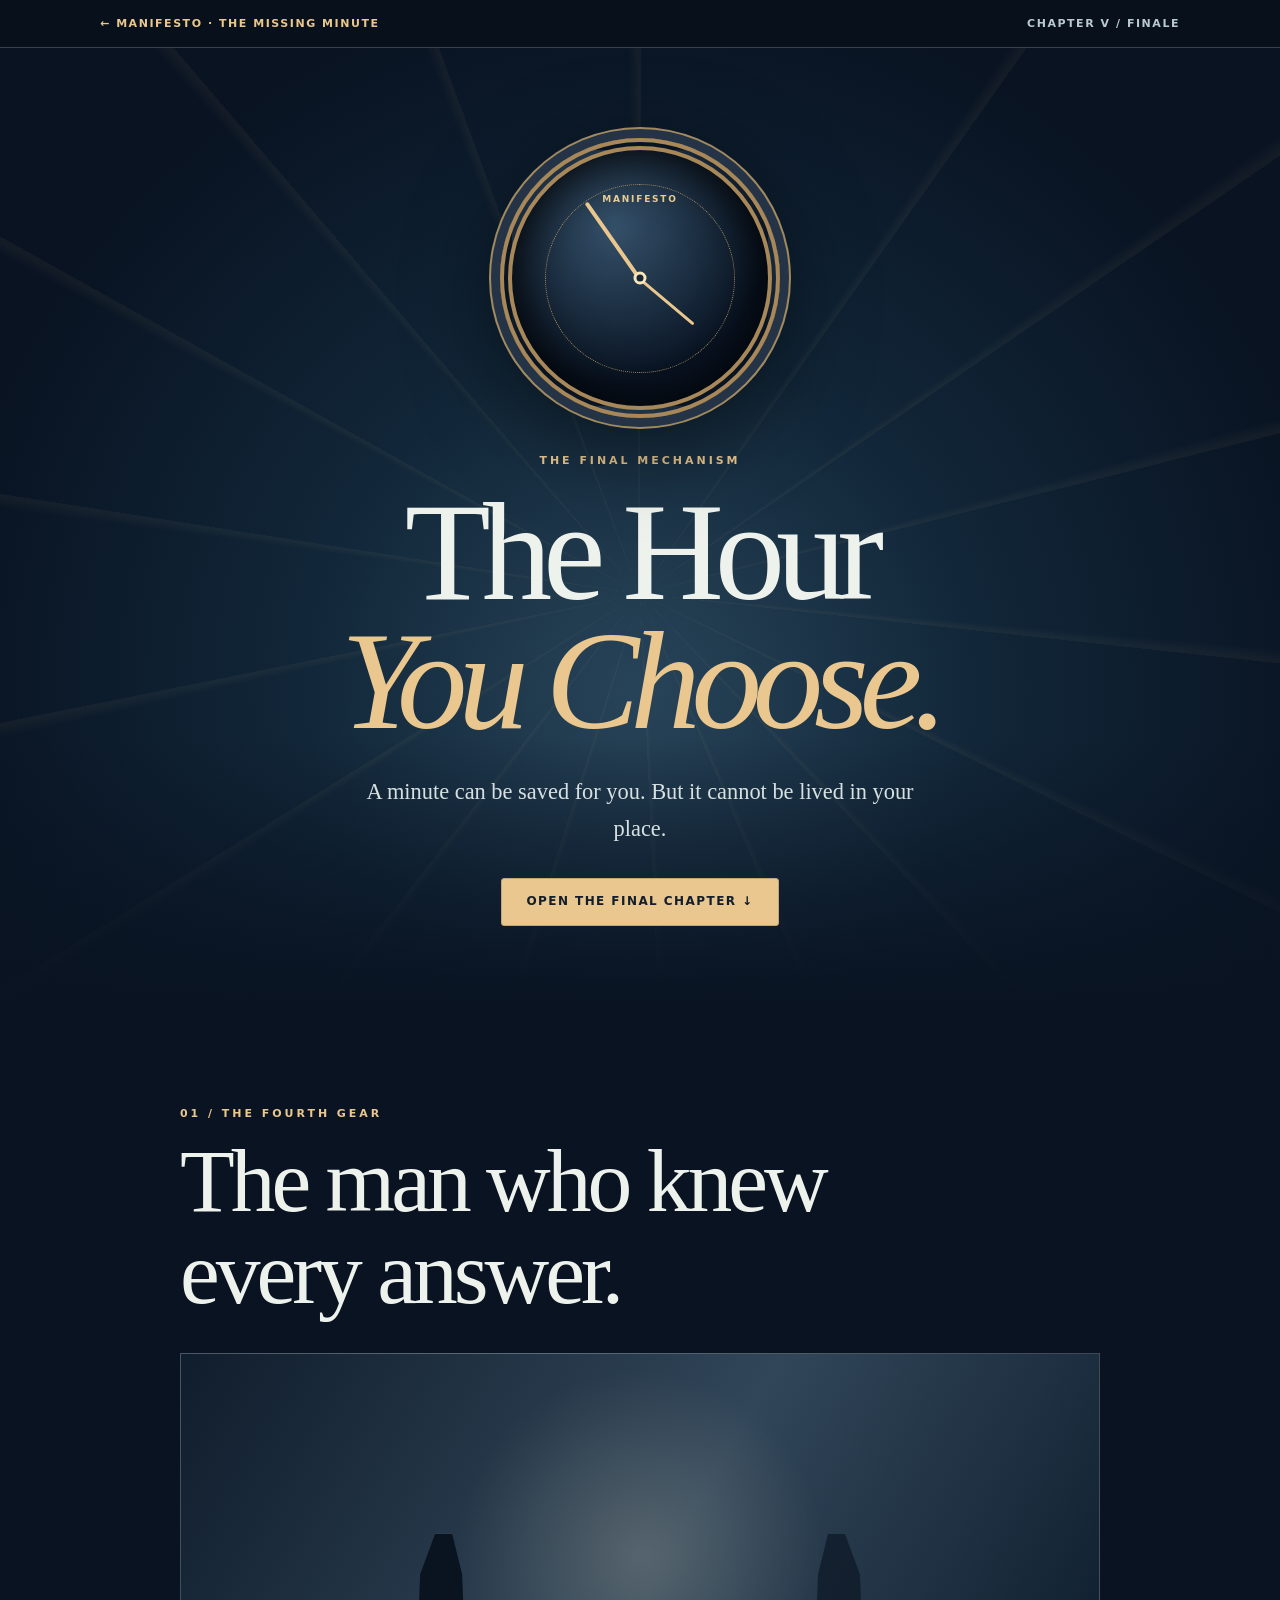
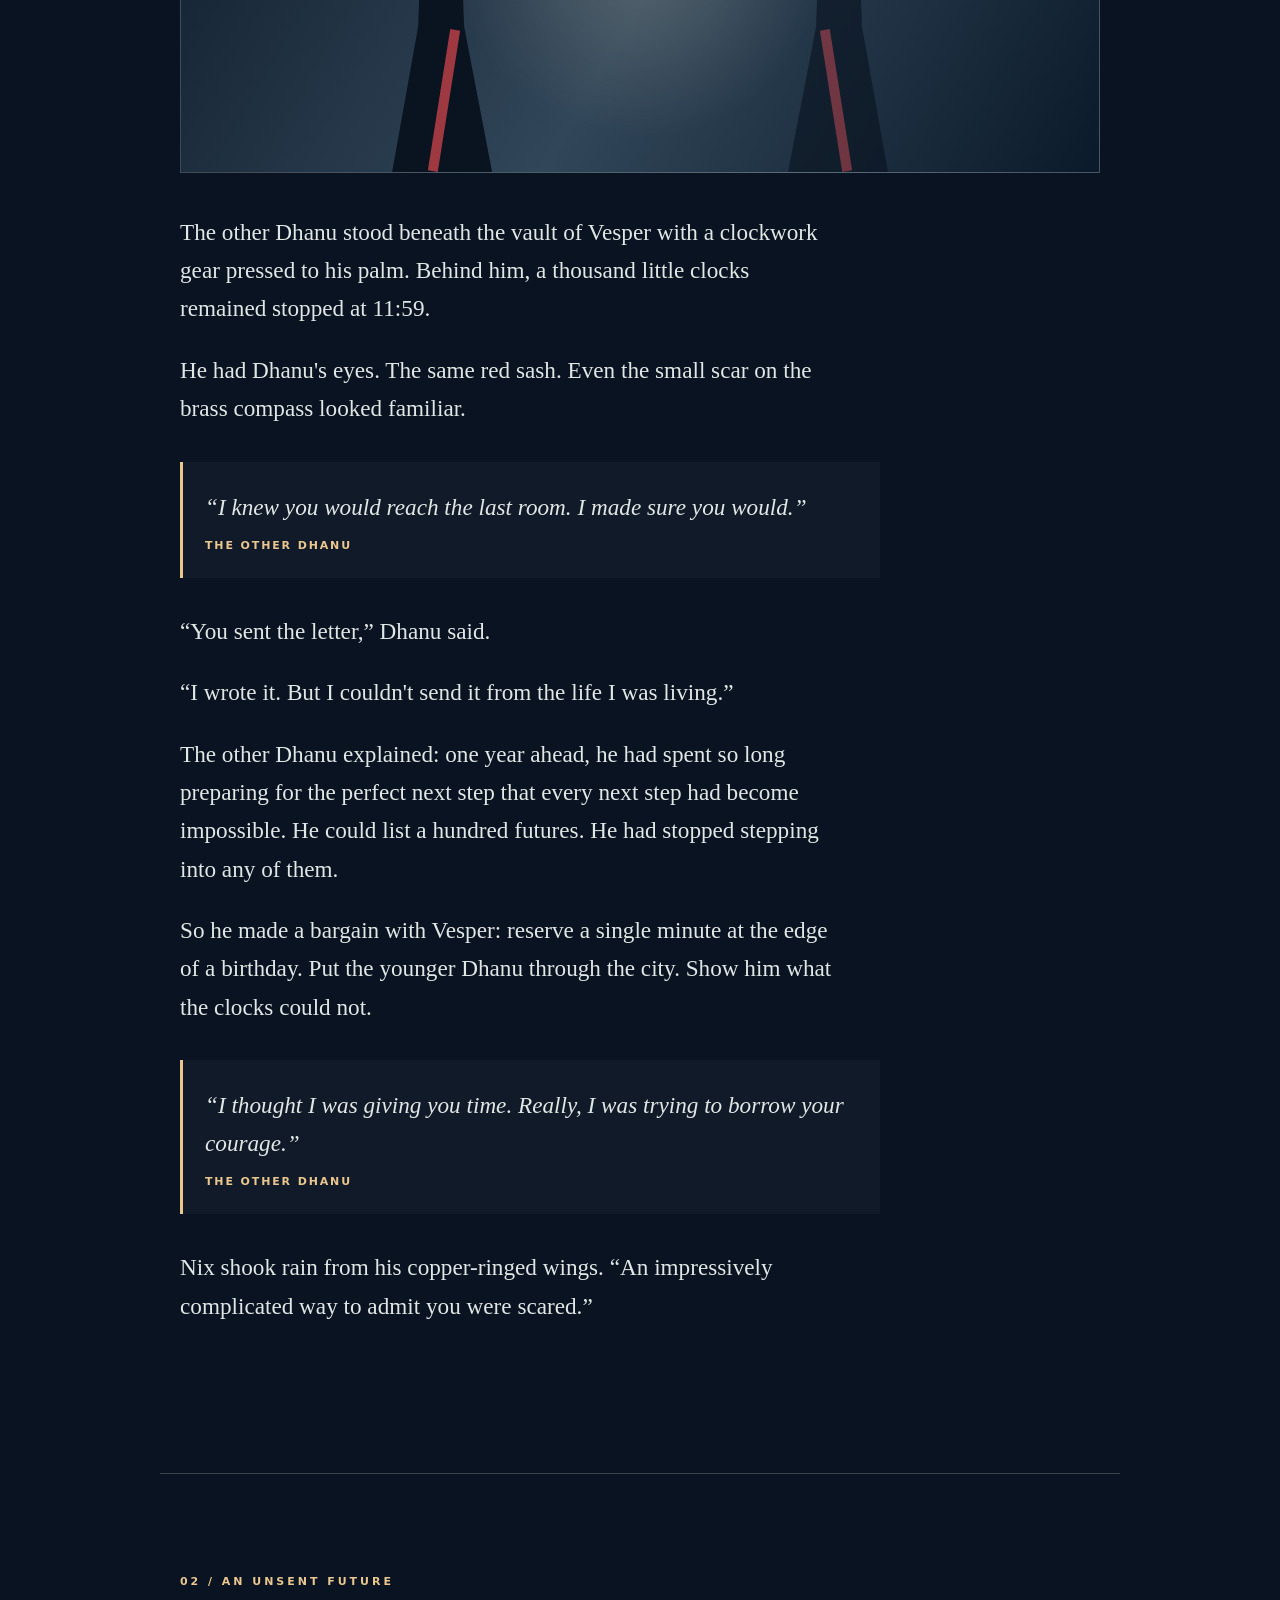
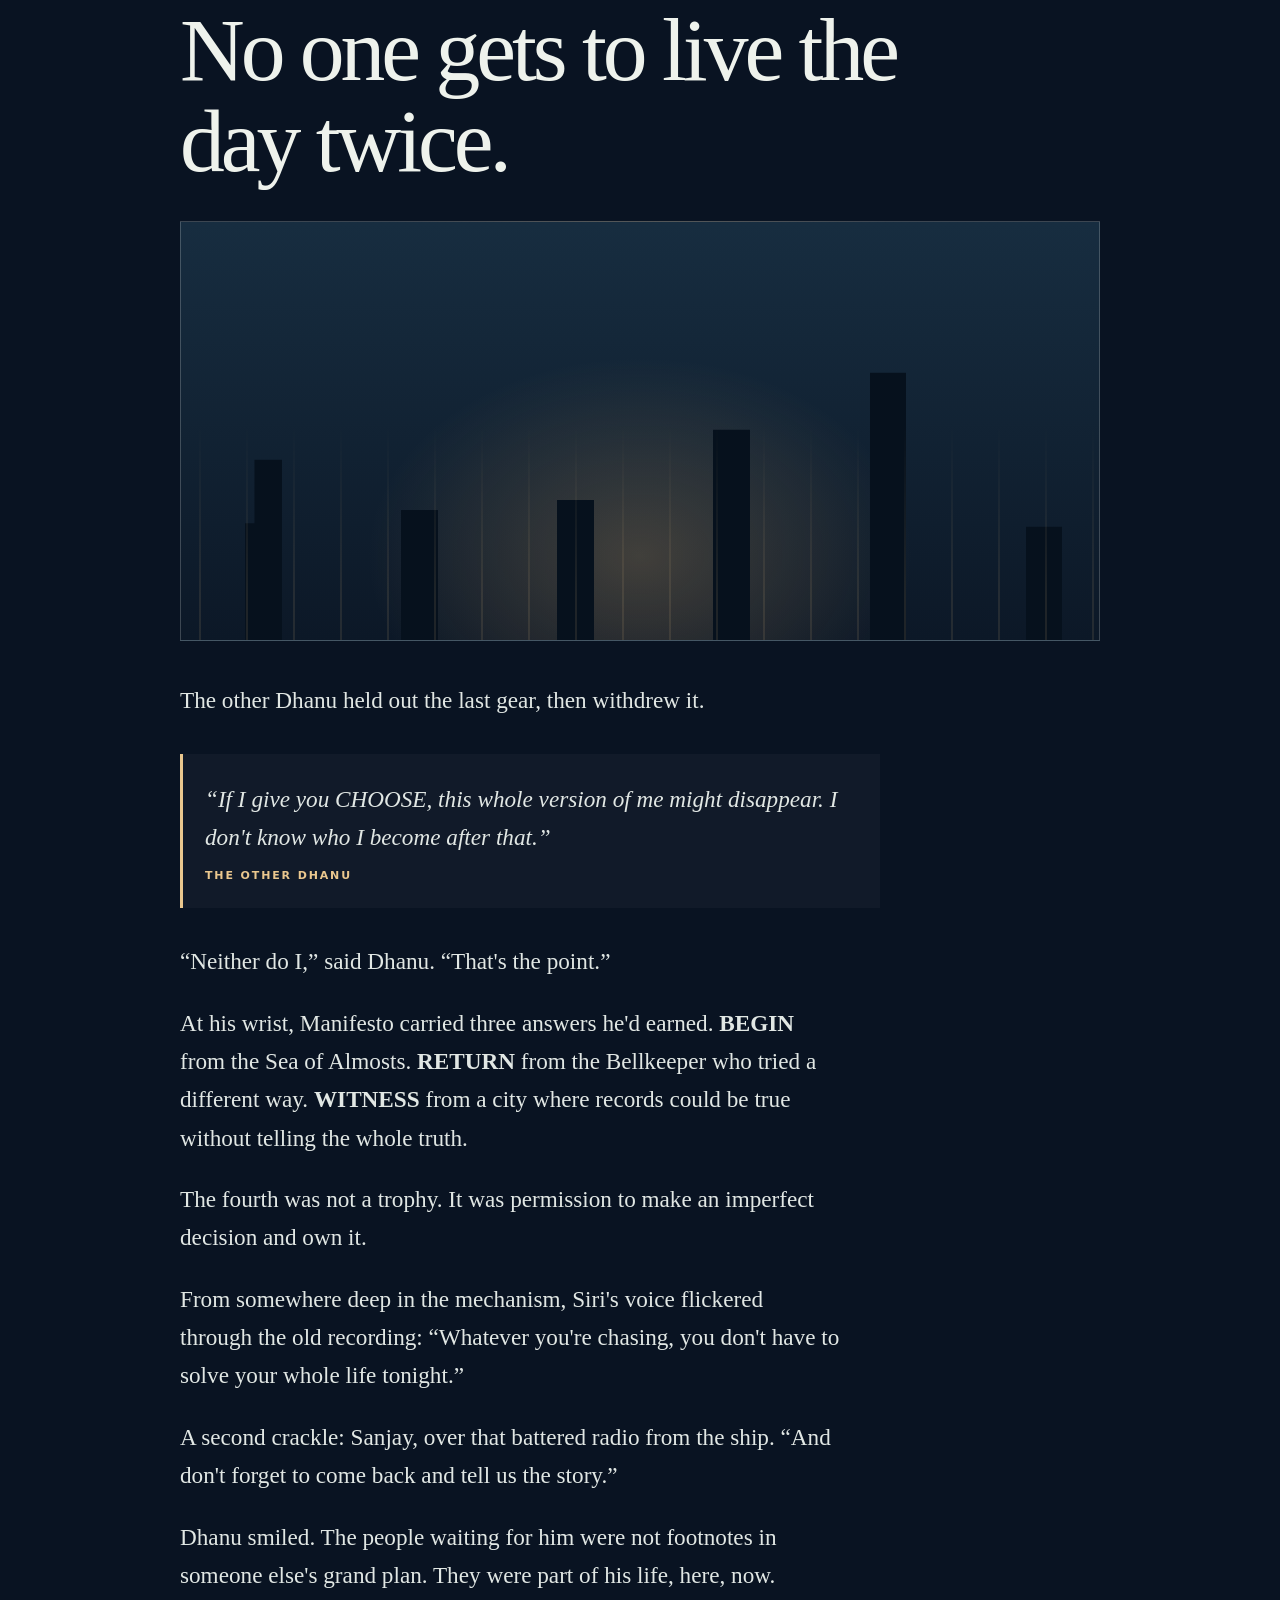
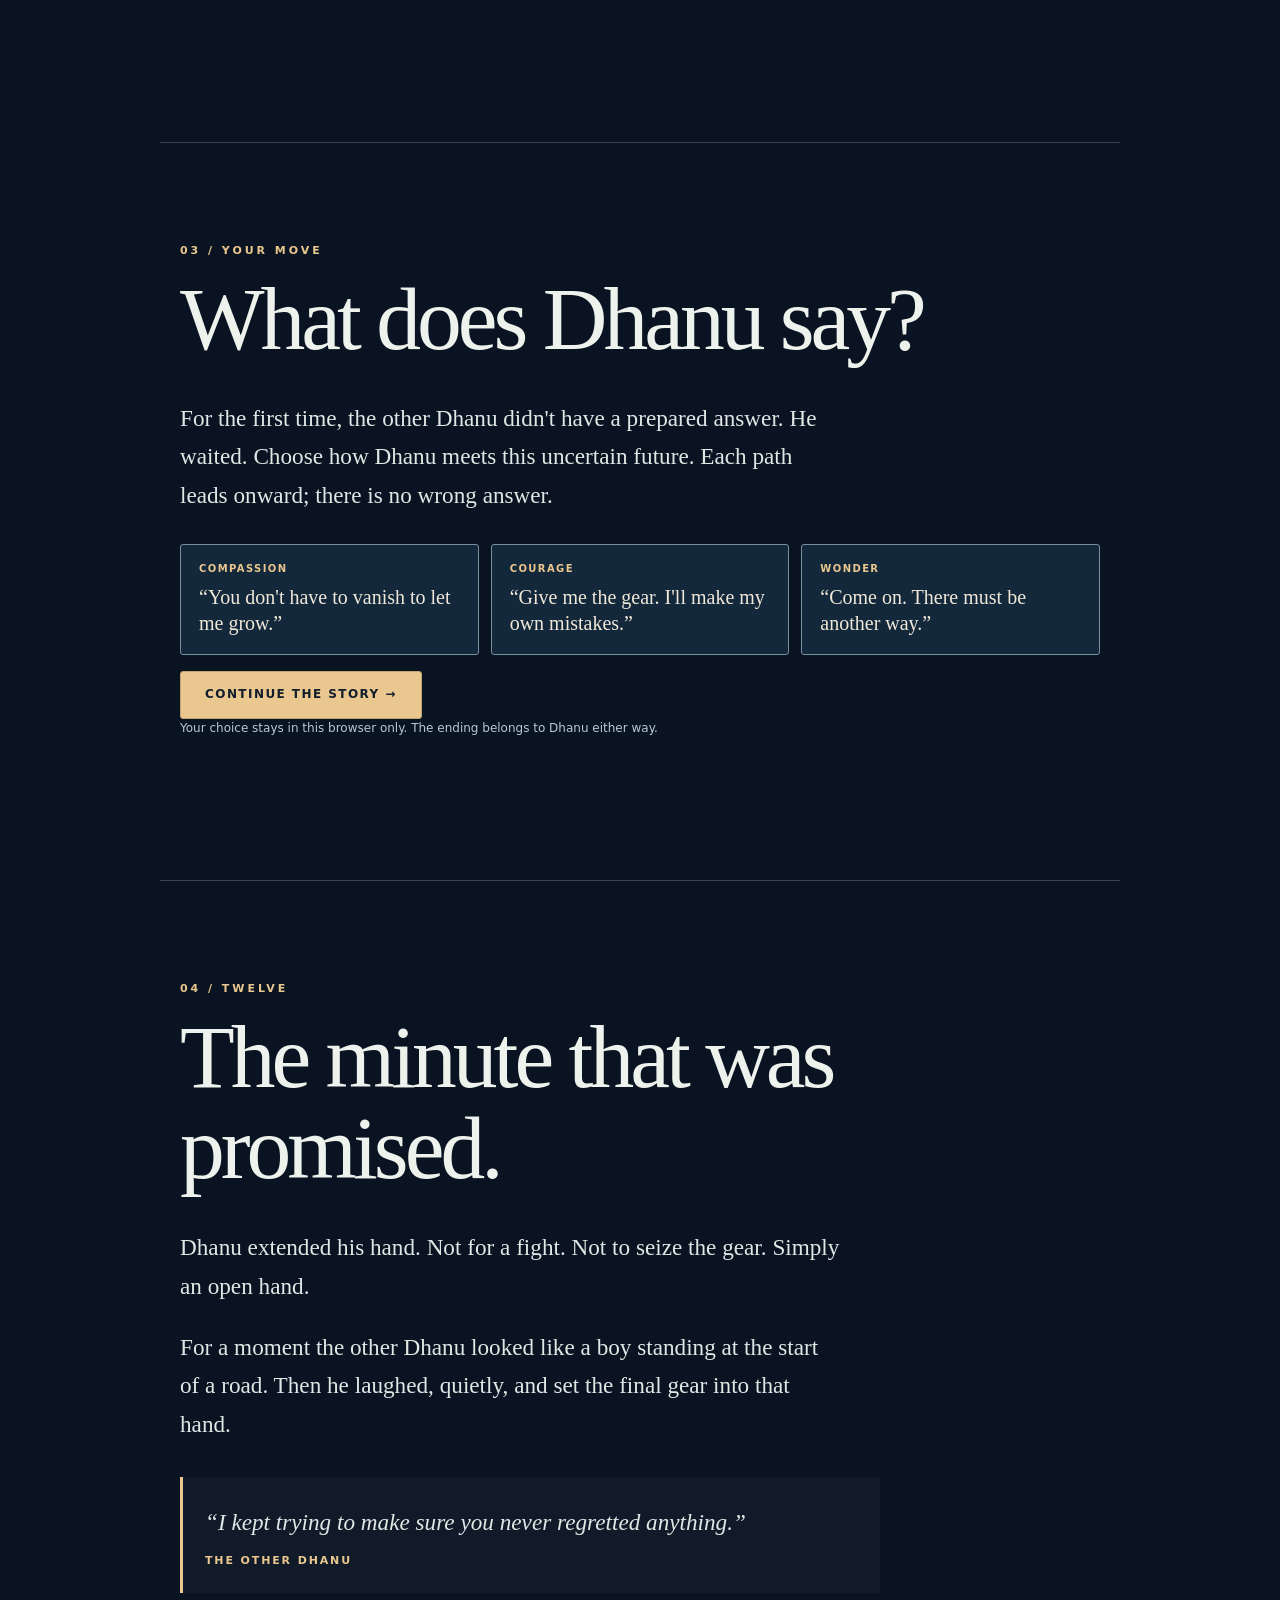
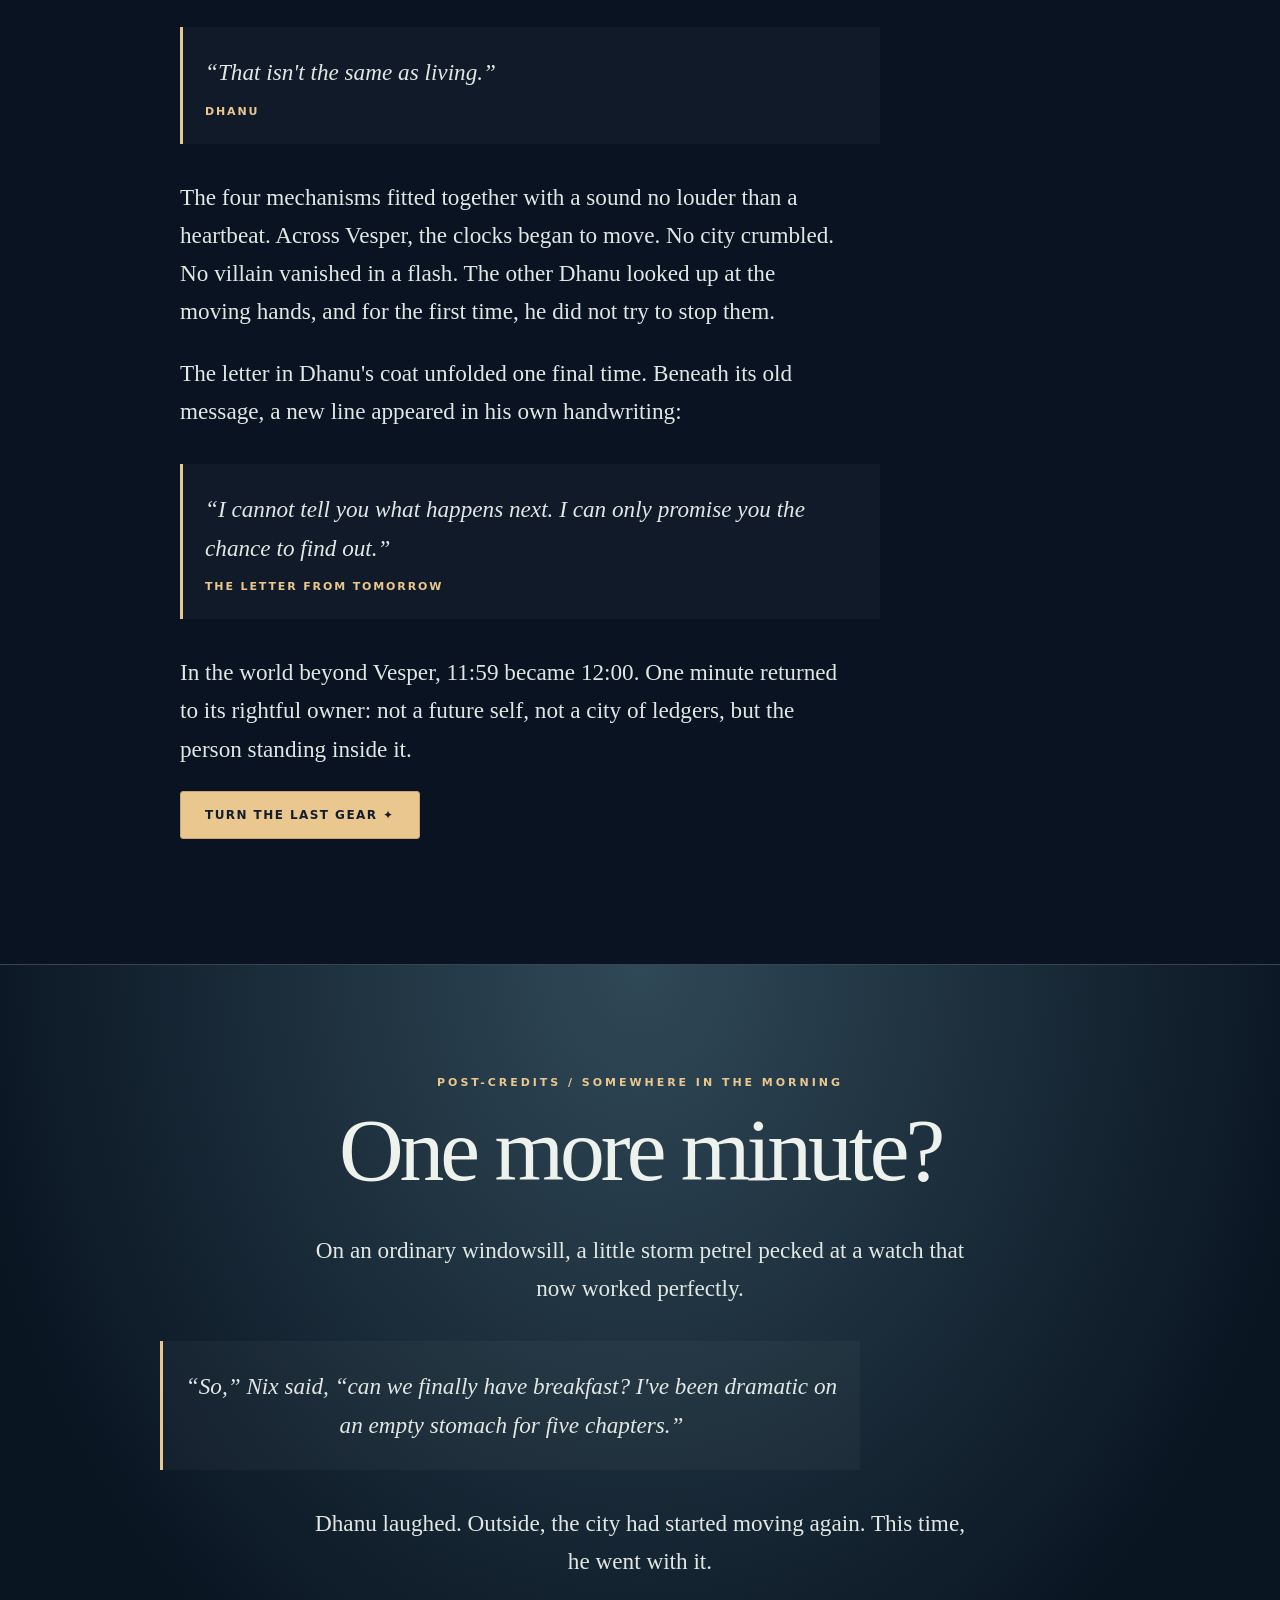
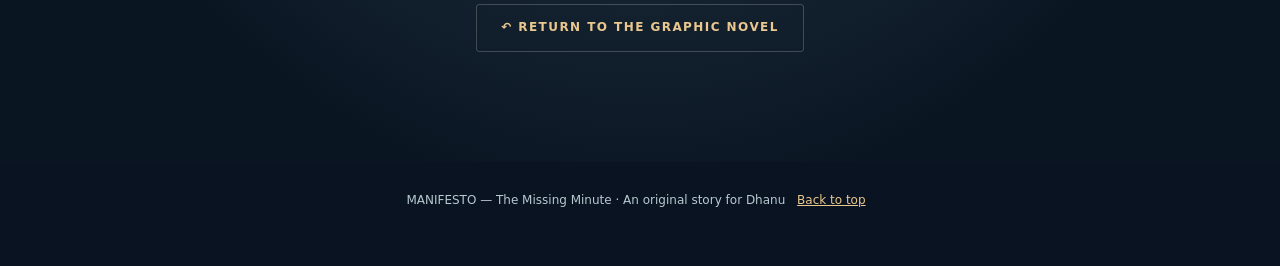
==== chapter-five.html @ 9b0a0c5a "Add Chapter V finale with accessible choices and birthday reveal" ====
<!doctype html>
<html lang="en">
<head>
<meta charset="utf-8"><meta name="viewport" content="width=device-width,initial-scale=1,viewport-fit=cover">
<meta name="theme-color" content="#091322"><meta name="description" content="The final chapter of MANIFESTO — The Missing Minute, an original birthday story for Dhanu.">
<title>MANIFESTO · Chapter V — The Hour You Choose</title>
<style>
:root{color-scheme:dark;--ink:#eef2ec;--muted:#b8c9d0;--gold:#eac78e;--bg:#091322;--stroke:rgba(238,242,236,.21);--focus:#f1ce83}
*{box-sizing:border-box}html{scroll-behavior:smooth}body{margin:0;background:var(--bg);color:var(--ink);font-family:Georgia,'Times New Roman',serif;line-height:1.65;overflow-x:hidden}
button,a{font:inherit}a{color:var(--gold)}button{cursor:pointer}button:focus-visible,a:focus-visible{outline:3px solid var(--focus);outline-offset:5px}
.skip{position:absolute;left:-9999px;top:10px;z-index:20}.skip:focus{left:12px;background:#fff;color:#000;padding:10px}
.topbar{position:relative;z-index:5;display:flex;align-items:center;justify-content:space-between;gap:12px;padding:16px max(20px,calc((100vw - 1080px)/2));background:#08111b;border-bottom:1px solid var(--stroke);font:600 11px/1.4 system-ui,sans-serif;letter-spacing:.14em;text-transform:uppercase}
.topbar a{text-decoration:none}.topbar span{color:var(--muted)}.hero{position:relative;isolation:isolate;min-height:88svh;display:grid;place-items:center;padding:90px 20px 80px;text-align:center;overflow:hidden;background:radial-gradient(ellipse at 50% 67%,#284459 0%,#112638 38%,#091322 78%)}
.hero:before{content:"";position:absolute;inset:-20%;z-index:-1;background:repeating-conic-gradient(from 15deg at 50% 55%,transparent 0deg 19deg,rgba(224,195,133,.048) 20deg 20.3deg);animation:turn 100s linear infinite}
.hero:after{content:"";position:absolute;inset:0;z-index:-1;background:linear-gradient(transparent 72%,#091322)}
.eyebrow{font:700 11px/1.4 system-ui,sans-serif;letter-spacing:.27em;text-transform:uppercase;color:var(--gold)}
h1,h2,p{margin-top:0}h1{font-size:clamp(3.5rem,12vw,8.8rem);line-height:.92;letter-spacing:-.065em;font-weight:400;margin:18px 0 28px}h1 em{display:block;font-weight:400;color:var(--gold)}.lede{font-size:clamp(1.07rem,2.5vw,1.4rem);max-width:580px;margin:0 auto 30px;color:#d8e1e1}.cta,.secondary,.choice{border:1px solid #c3a576;background:var(--gold);color:#121e2b;border-radius:3px;min-height:48px;padding:12px 24px;font:700 12px/1.4 system-ui,sans-serif;letter-spacing:.12em;text-transform:uppercase;text-decoration:none;display:inline-flex;align-items:center;justify-content:center;gap:10px}
.secondary{background:transparent;color:var(--gold);border-color:var(--stroke)}.cta:hover,.choice:hover{filter:brightness(1.12)}
.watch{position:relative;width:min(48vw,280px);aspect-ratio:1;margin:0 auto 35px;border-radius:50%;border:12px double #a88858;background:radial-gradient(circle at 40% 30%,#345069,#091423 66%);box-shadow:0 0 0 9px #243345,0 0 0 11px #a18a60,0 20px 90px #0009,inset 0 0 55px #000}
.watch:before,.watch:after{content:"";position:absolute;left:49%;top:50%;transform-origin:50% 0;background:var(--gold);border-radius:3px}.watch:before{width:4px;height:36%;transform:rotate(145deg)}.watch:after{width:3px;height:28%;transform:rotate(-50deg)}.watch b{position:absolute;left:50%;top:50%;transform:translate(-50%,-50%);width:13px;height:13px;border:3px solid #f9e5bc;background:#142638;border-radius:50%;z-index:2}.watch i{position:absolute;inset:13%;border:1px dotted #a88b5d;border-radius:50%}
.watch-label{position:absolute;inset:0;display:grid;place-items:start center;padding-top:17%;font:700 9px system-ui,sans-serif;letter-spacing:.2em;color:#e7cc95}
main{position:relative}.chapter{max-width:960px;margin:auto;padding:100px 20px 125px;min-height:82svh}.chapter+.chapter{border-top:1px solid var(--stroke)}.chapter h2{font-size:clamp(2.5rem,7vw,5.6rem);font-weight:400;line-height:1.02;letter-spacing:-.045em;max-width:800px;margin:14px 0 35px}.chapter p{font-size:clamp(1.13rem,2.6vw,1.45rem);max-width:660px;color:#e1e7e4}.chapter .small{font:500 12px/1.6 system-ui,sans-serif;color:var(--muted)}.dialogue{margin:34px 0;padding:26px 22px;border-left:3px solid var(--gold);background:#ffffff08;max-width:700px}.dialogue p{font-style:italic;margin:0}.dialogue cite{display:block;margin-top:13px;font:700 11px system-ui,sans-serif;letter-spacing:.17em;text-transform:uppercase;color:var(--gold);font-style:normal}
.art{position:relative;width:100%;height:clamp(220px,48vw,420px);border:1px solid var(--stroke);overflow:hidden;margin:30px 0 40px;background:radial-gradient(ellipse at 50% 80%,#d2a36542,transparent 42%),linear-gradient(#172d40,#0c1827)}
.art.city:before{content:"";position:absolute;bottom:0;left:0;width:100%;height:80%;background:repeating-linear-gradient(90deg,transparent 0 7%,#06111d 7% 11%,transparent 11% 17%);clip-path:polygon(0 65%,8% 65%,8% 46%,18% 46%,18% 61%,28% 61%,28% 27%,38% 27%,38% 58%,50% 58%,50% 37%,64% 37%,64% 62%,74% 62%,74% 20%,84% 20%,84% 51%,92% 51%,92% 66%,100% 66%,100% 100%,0 100%)}
.art.city:after{content:"";position:absolute;inset:0;background:repeating-linear-gradient(90deg,transparent 0 18px,#f2c98b44 18px 20px,transparent 20px 47px);mask-image:linear-gradient(transparent 48%,#000 90%);opacity:.4}
.art.mirror{background:radial-gradient(circle at 50% 48%,#b6b4a548,transparent 36%),linear-gradient(120deg,#101d2c,#314659 52%,#0b1a2a)}.figure{position:absolute;bottom:0;width:100px;height:57%;background:#0a1420;clip-path:polygon(43% 0,60% 0,70% 17%,72% 39%,100% 100%,0 100%,26% 39%,28% 17%);filter:drop-shadow(0 0 14px #dba96766)}.figure.left{left:23%}.figure.right{right:23%;transform:scaleX(-1);opacity:.64}.figure:after{content:"";position:absolute;width:10px;height:60%;left:47%;bottom:0;background:#9e3942;transform:rotate(9deg)}.line{height:1px;background:linear-gradient(90deg,transparent,var(--gold),transparent);margin:30px 0}
.choice-grid{display:grid;grid-template-columns:repeat(3,minmax(0,1fr));gap:12px;margin:30px 0 16px}.choice{height:100%;min-height:105px;text-align:left;align-items:flex-start;flex-direction:column;text-transform:none;font:400 20px/1.3 Georgia,serif;letter-spacing:0;padding:18px;background:#13283a;color:#f0e8d8;border-color:#77909b}.choice small{font:700 10px system-ui,sans-serif;text-transform:uppercase;letter-spacing:.14em;color:var(--gold)}.choice[aria-pressed=true]{border:2px solid var(--gold);background:#314457}.response{border:1px solid var(--gold);padding:24px;margin:24px 0;background:#e6bd7720}.response[hidden],.reveal[hidden]{display:none}.response p{margin:0}.reveal{margin:45px auto;max-width:770px;padding:40px 24px;text-align:center;border:1px solid #bca275;background:radial-gradient(circle at top,#b58a4a25,#0e2032)}.reveal h2{margin:15px auto;font-size:clamp(2.7rem,9vw,6rem);text-align:center}.reveal p{margin:0 auto 23px}.mechanism{display:grid;grid-template-columns:repeat(4,1fr);gap:6px;max-width:610px;margin:25px auto}.mechanism span{border:1px solid #b49b70;padding:10px 3px;font:700 10px system-ui,sans-serif;letter-spacing:.08em;color:#edd4a5}
.ending{background:radial-gradient(ellipse at 50% 0%,#304957,#0a1522 75%);max-width:none;padding:110px max(20px,calc((100vw - 960px)/2));text-align:center}.ending h2,.ending p{margin-left:auto;margin-right:auto}.credits{font:500 12px/1.8 system-ui,sans-serif;color:var(--muted);text-align:center;padding:28px 16px 55px}.credits a{margin:0 8px}
@keyframes turn{to{transform:rotate(360deg)}}@media(max-width:600px){.topbar{padding:14px 16px;letter-spacing:.06em}.hero{min-height:85svh;padding:64px 18px}.watch{width:190px}.chapter{padding:75px 20px 92px;min-height:auto}.choice-grid{grid-template-columns:1fr}.choice{min-height:76px}.mechanism{grid-template-columns:repeat(2,1fr)}.art{margin:24px 0 28px}.dialogue{padding:20px 18px}}@media(prefers-reduced-motion:reduce){html{scroll-behavior:auto}.hero:before{animation:none}}
</style>
</head>
<body>
<a class="skip" href="#story">Skip to story</a>
<header class="topbar"><a href="./index.html">← MANIFESTO · The Missing Minute</a><span>Chapter V / Finale</span></header>
<section class="hero" aria-labelledby="chapter-title">
<div>
<div class="watch" role="img" aria-label="An ancient brass watch waiting at one minute before midnight"><i></i><span class="watch-label">MANIFESTO</span><b></b></div>
<div class="eyebrow">The final mechanism</div>
<h1 id="chapter-title">The Hour <em>You Choose.</em></h1>
<p class="lede">A minute can be saved for you. But it cannot be lived in your place.</p>
<a class="cta" href="#story">Open the final chapter ↓</a>
</div>
</section>
<main id="story">
<section class="chapter" id="scene-one">
<div class="eyebrow">01 / The Fourth Gear</div>
<h2>The man who knew every answer.</h2>
<div class="art mirror" role="img" aria-label="Two silhouettes in navy coats face one another across the shining chamber of a clock"><div class="figure left"></div><div class="figure right"></div></div>
<p>The other Dhanu stood beneath the vault of Vesper with a clockwork gear pressed to his palm. Behind him, a thousand little clocks remained stopped at 11:59.</p>
<p>He had Dhanu's eyes. The same red sash. Even the small scar on the brass compass looked familiar.</p>
<div class="dialogue"><p>“I knew you would reach the last room. I made sure you would.”</p><cite>The other Dhanu</cite></div>
<p>“You sent the letter,” Dhanu said.</p><p>“I wrote it. But I couldn't send it from the life I was living.”</p>
<p>The other Dhanu explained: one year ahead, he had spent so long preparing for the perfect next step that every next step had become impossible. He could list a hundred futures. He had stopped stepping into any of them.</p>
<p>So he made a bargain with Vesper: reserve a single minute at the edge of a birthday. Put the younger Dhanu through the city. Show him what the clocks could not.</p>
<div class="dialogue"><p>“I thought I was giving you time. Really, I was trying to borrow your courage.”</p><cite>The other Dhanu</cite></div>
<p>Nix shook rain from his copper-ringed wings. “An impressively complicated way to admit you were scared.”</p>
</section>
<section class="chapter" id="scene-two">
<div class="eyebrow">02 / An Unsent Future</div>
<h2>No one gets to live the day twice.</h2>
<div class="art city" role="img" aria-label="A fictional clockwork city with a night skyline and tiny gold-lit windows"></div>
<p>The other Dhanu held out the last gear, then withdrew it.</p>
<div class="dialogue"><p>“If I give you CHOOSE, this whole version of me might disappear. I don't know who I become after that.”</p><cite>The other Dhanu</cite></div>
<p>“Neither do I,” said Dhanu. “That's the point.”</p>
<p>At his wrist, Manifesto carried three answers he'd earned. <strong>BEGIN</strong> from the Sea of Almosts. <strong>RETURN</strong> from the Bellkeeper who tried a different way. <strong>WITNESS</strong> from a city where records could be true without telling the whole truth.</p>
<p>The fourth was not a trophy. It was permission to make an imperfect decision and own it.</p>
<p>From somewhere deep in the mechanism, Siri's voice flickered through the old recording: “Whatever you're chasing, you don't have to solve your whole life tonight.”</p>
<p>A second crackle: Sanjay, over that battered radio from the ship. “And don't forget to come back and tell us the story.”</p>
<p>Dhanu smiled. The people waiting for him were not footnotes in someone else's grand plan. They were part of his life, here, now.</p>
</section>
<section class="chapter" id="scene-three">
<div class="eyebrow">03 / Your move</div>
<h2>What does Dhanu say?</h2>
<p>For the first time, the other Dhanu didn't have a prepared answer. He waited. Choose how Dhanu meets this uncertain future. Each path leads onward; there is no wrong answer.</p>
<div class="choice-grid" role="group" aria-label="Choose Dhanu's reply">
<button class="choice" type="button" data-choice="kind" aria-pressed="false"><small>Compassion</small>“You don't have to vanish to let me grow.”</button>
<button class="choice" type="button" data-choice="brave" aria-pressed="false"><small>Courage</small>“Give me the gear. I'll make my own mistakes.”</button>
<button class="choice" type="button" data-choice="open" aria-pressed="false"><small>Wonder</small>“Come on. There must be another way.”</button>
</div>
<div class="response" id="response" role="status" aria-live="polite" hidden><p id="response-text"></p></div>
<button id="continue" class="cta" type="button" disabled>Continue the story →</button>
<p class="small">Your choice stays in this browser only. The ending belongs to Dhanu either way.</p>
</section>
<section class="chapter" id="scene-four" tabindex="-1">
<div class="eyebrow">04 / Twelve</div>
<h2>The minute that was promised.</h2>
<p>Dhanu extended his hand. Not for a fight. Not to seize the gear. Simply an open hand.</p>
<p>For a moment the other Dhanu looked like a boy standing at the start of a road. Then he laughed, quietly, and set the final gear into that hand.</p>
<div class="dialogue"><p>“I kept trying to make sure you never regretted anything.”</p><cite>The other Dhanu</cite></div>
<div class="dialogue"><p>“That isn't the same as living.”</p><cite>Dhanu</cite></div>
<p>The four mechanisms fitted together with a sound no louder than a heartbeat. Across Vesper, the clocks began to move. No city crumbled. No villain vanished in a flash. The other Dhanu looked up at the moving hands, and for the first time, he did not try to stop them.</p>
<p>The letter in Dhanu's coat unfolded one final time. Beneath its old message, a new line appeared in his own handwriting:</p>
<div class="dialogue"><p>“I cannot tell you what happens next. I can only promise you the chance to find out.”</p><cite>The letter from tomorrow</cite></div>
<p>In the world beyond Vesper, 11:59 became 12:00. One minute returned to its rightful owner: not a future self, not a city of ledgers, but the person standing inside it.</p>
<div class="reveal" id="final-reveal" hidden>
<div class="eyebrow">The watch is whole</div>
<div class="mechanism" aria-label="The four mechanisms of Manifesto"><span>BEGIN</span><span>RETURN</span><span>WITNESS</span><span>CHOOSE</span></div>
<h2>Happy Birthday, Dhanu.</h2>
<p>Here's to the roads you haven't taken yet. To all the things you will learn, the people who will laugh beside you, and the person you are becoming along the way.</p>
<p>There may be a doctorate at the end of one road. There will be a hundred other beginnings, too. You don't need a map for every single one.</p>
<p>Just keep your time. Make it yours.</p>
</div>
<button class="cta" id="reveal-btn" type="button">Turn the last gear ✦</button>
</section>
<section class="chapter ending" id="epilogue">
<div class="eyebrow">Post-credits / Somewhere in the morning</div>
<h2>One more minute?</h2>
<p>On an ordinary windowsill, a little storm petrel pecked at a watch that now worked perfectly.</p>
<div class="dialogue"><p>“So,” Nix said, “can we finally have breakfast? I've been dramatic on an empty stomach for five chapters.”</p></div>
<p>Dhanu laughed. Outside, the city had started moving again. This time, he went with it.</p>
<a class="secondary" href="./index.html">↶ Return to the graphic novel</a>
</section>
</main>
<footer class="credits">MANIFESTO — The Missing Minute · An original story for Dhanu <a href="#chapter-title">Back to top</a></footer>
<script>
(function(){
'use strict';
var buttons=Array.from(document.querySelectorAll('[data-choice]'));
var response=document.getElementById('response');
var responseText=document.getElementById('response-text');
var next=document.getElementById('continue');
var reveal=document.getElementById('final-reveal');
var revealBtn=document.getElementById('reveal-btn');
var replies={
kind:'The other Dhanu lowered his eyes. “Then maybe I can learn from you, too.” The gear grew warm in his hand.',
brave:'“You will,” the other Dhanu said, almost smiling. “And you will survive them.” He loosened his grip on the gear.',
open:'Nix gave a scandalised squawk. “A fourth option? In this economy?” Even the other Dhanu laughed. His fist opened.'
};
function store(key,val){try{localStorage.setItem(key,val)}catch(e){}}
function load(key){try{return localStorage.getItem(key)}catch(e){return null}}
function choose(val){buttons.forEach(function(b){b.setAttribute('aria-pressed',String(b.dataset.choice===val))});responseText.textContent=replies[val];response.hidden=false;next.disabled=false;store('manifesto.chapter5.choice',val)}
buttons.forEach(function(b){b.addEventListener('click',function(){choose(b.dataset.choice)})});
var old=load('manifesto.chapter5.choice');if(old&&replies[old])choose(old);
next.addEventListener('click',function(){store('manifesto.chapter5.reachedEnding','yes');document.getElementById('scene-four').scrollIntoView({behavior:window.matchMedia('(prefers-reduced-motion: reduce)').matches?'instant':'smooth'});});
function showEnding(){reveal.hidden=false;revealBtn.hidden=true;store('manifesto.chapter5.completed','yes');reveal.scrollIntoView({behavior:window.matchMedia('(prefers-reduced-motion: reduce)').matches?'instant':'smooth',block:'center'})}
revealBtn.addEventListener('click',showEnding);
if(load('manifesto.chapter5.completed')==='yes'){reveal.hidden=false;revealBtn.textContent='The final gear has turned';revealBtn.disabled=true}
})();
</script>
</body></html>
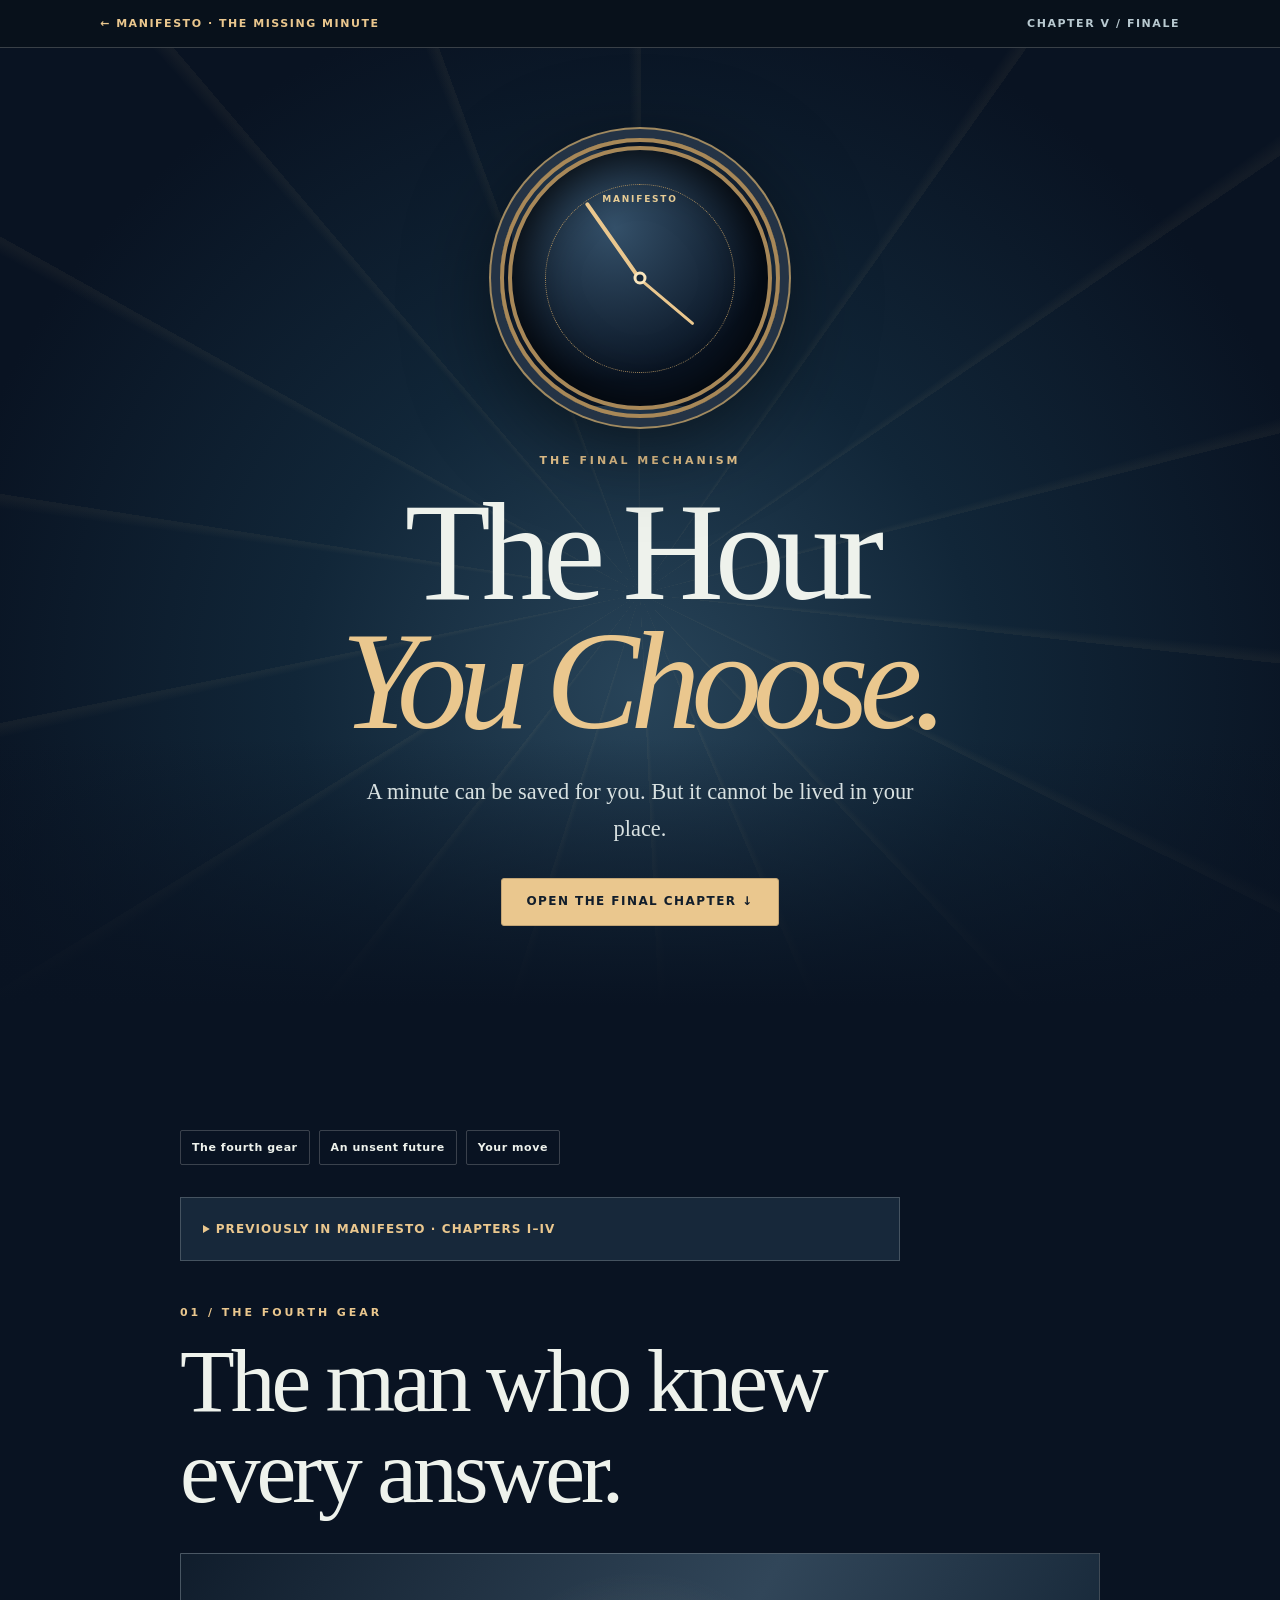
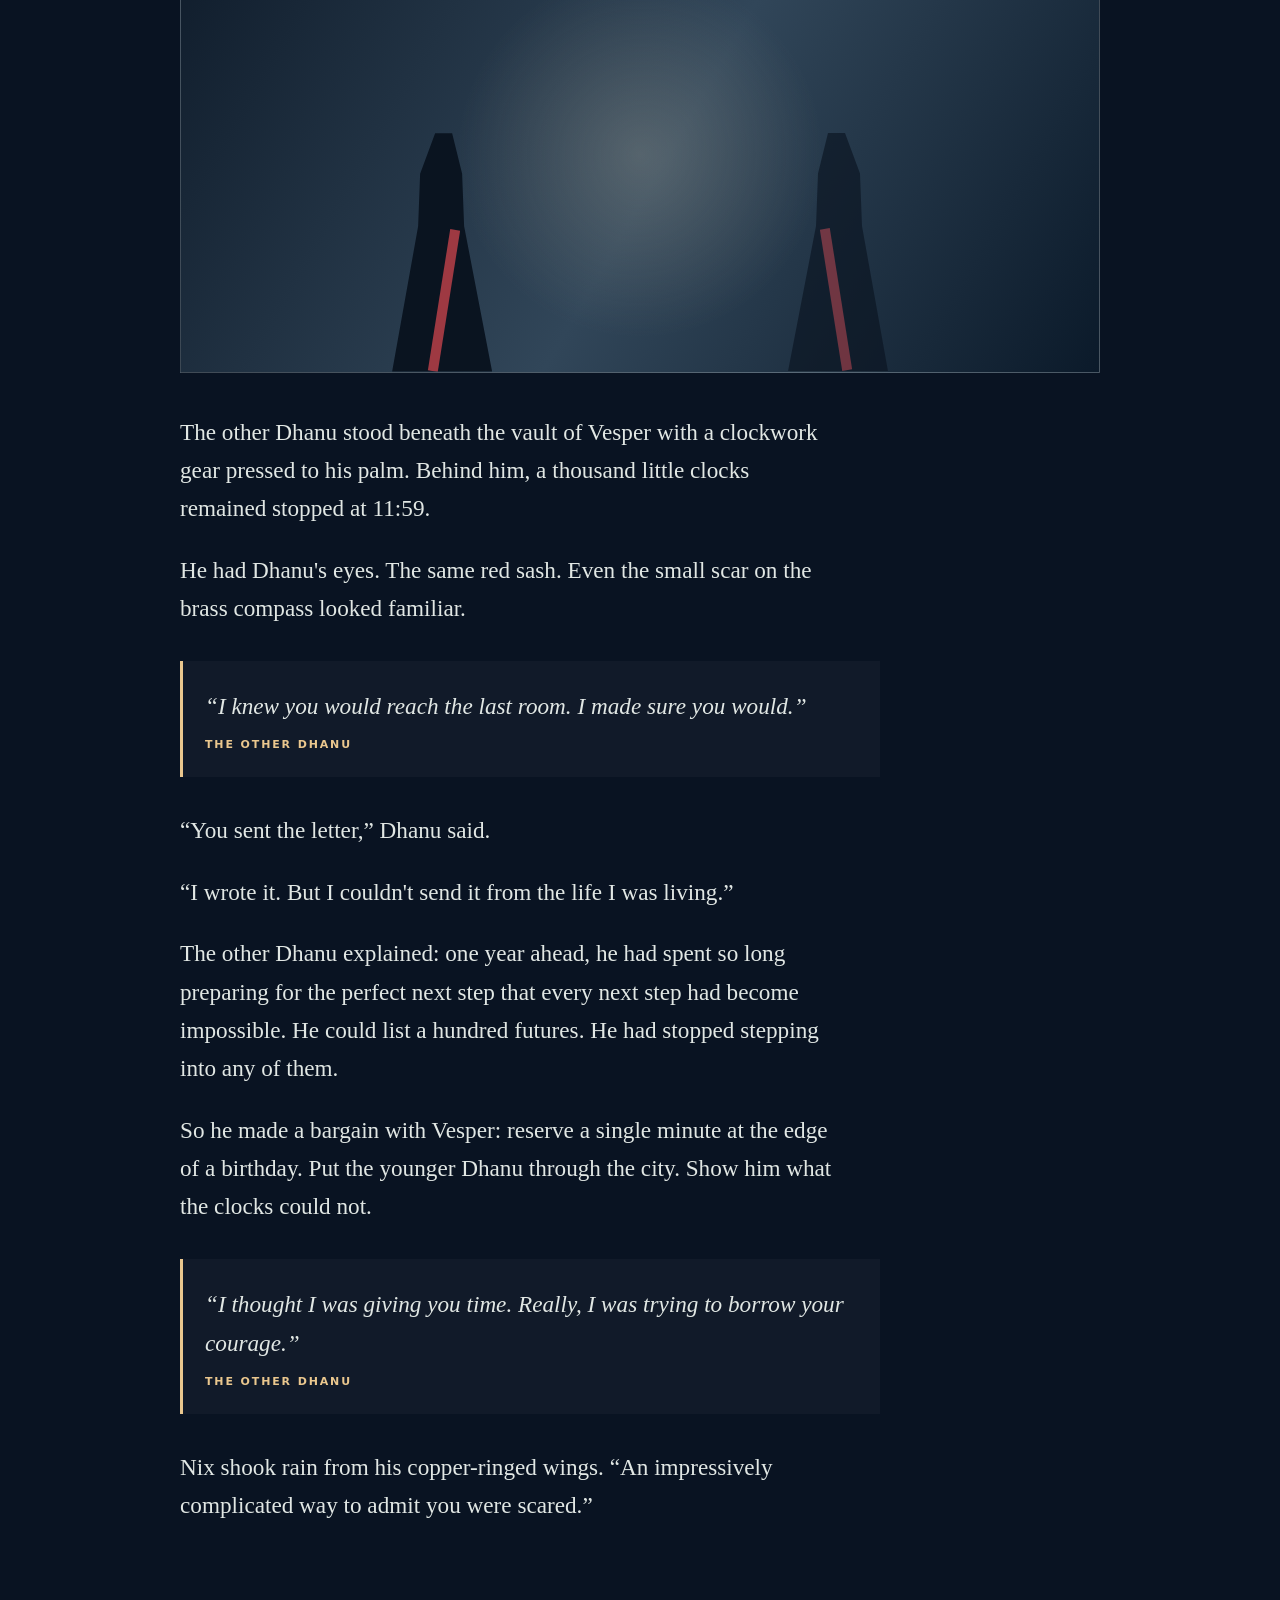
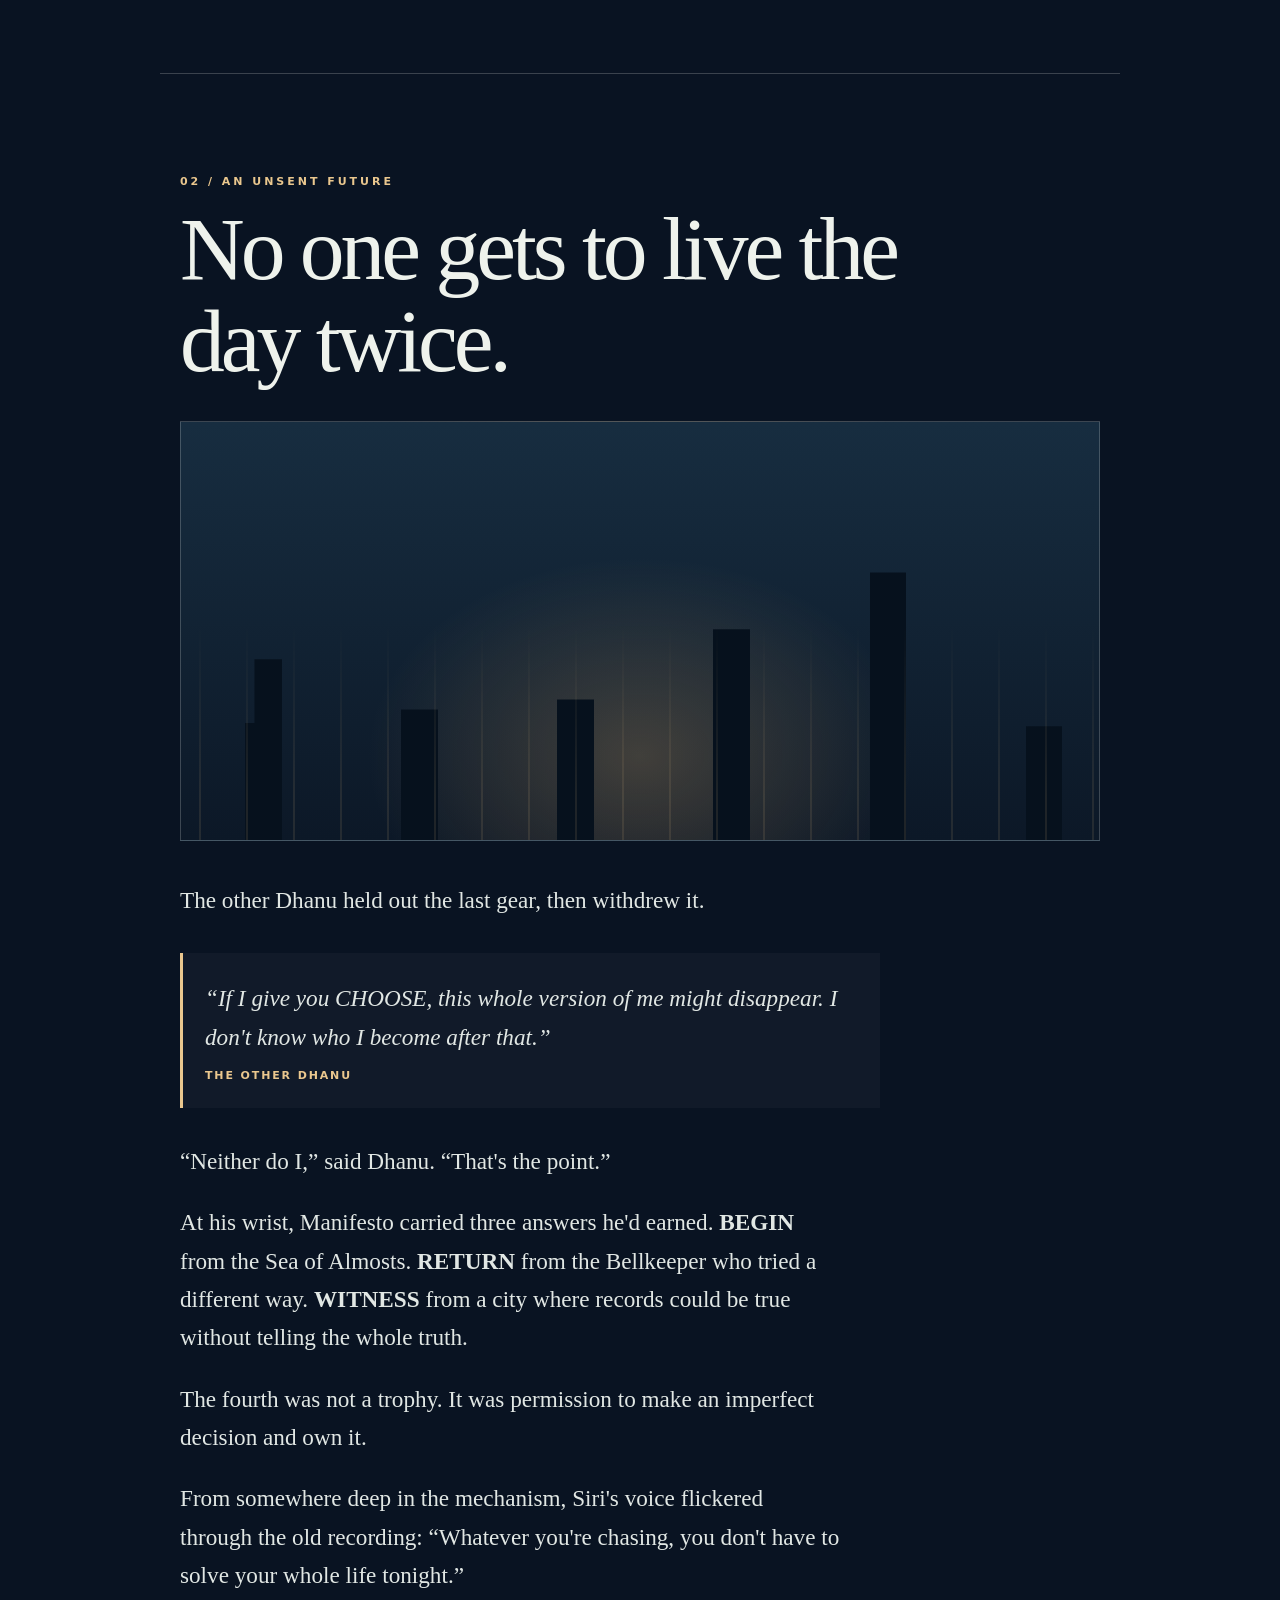
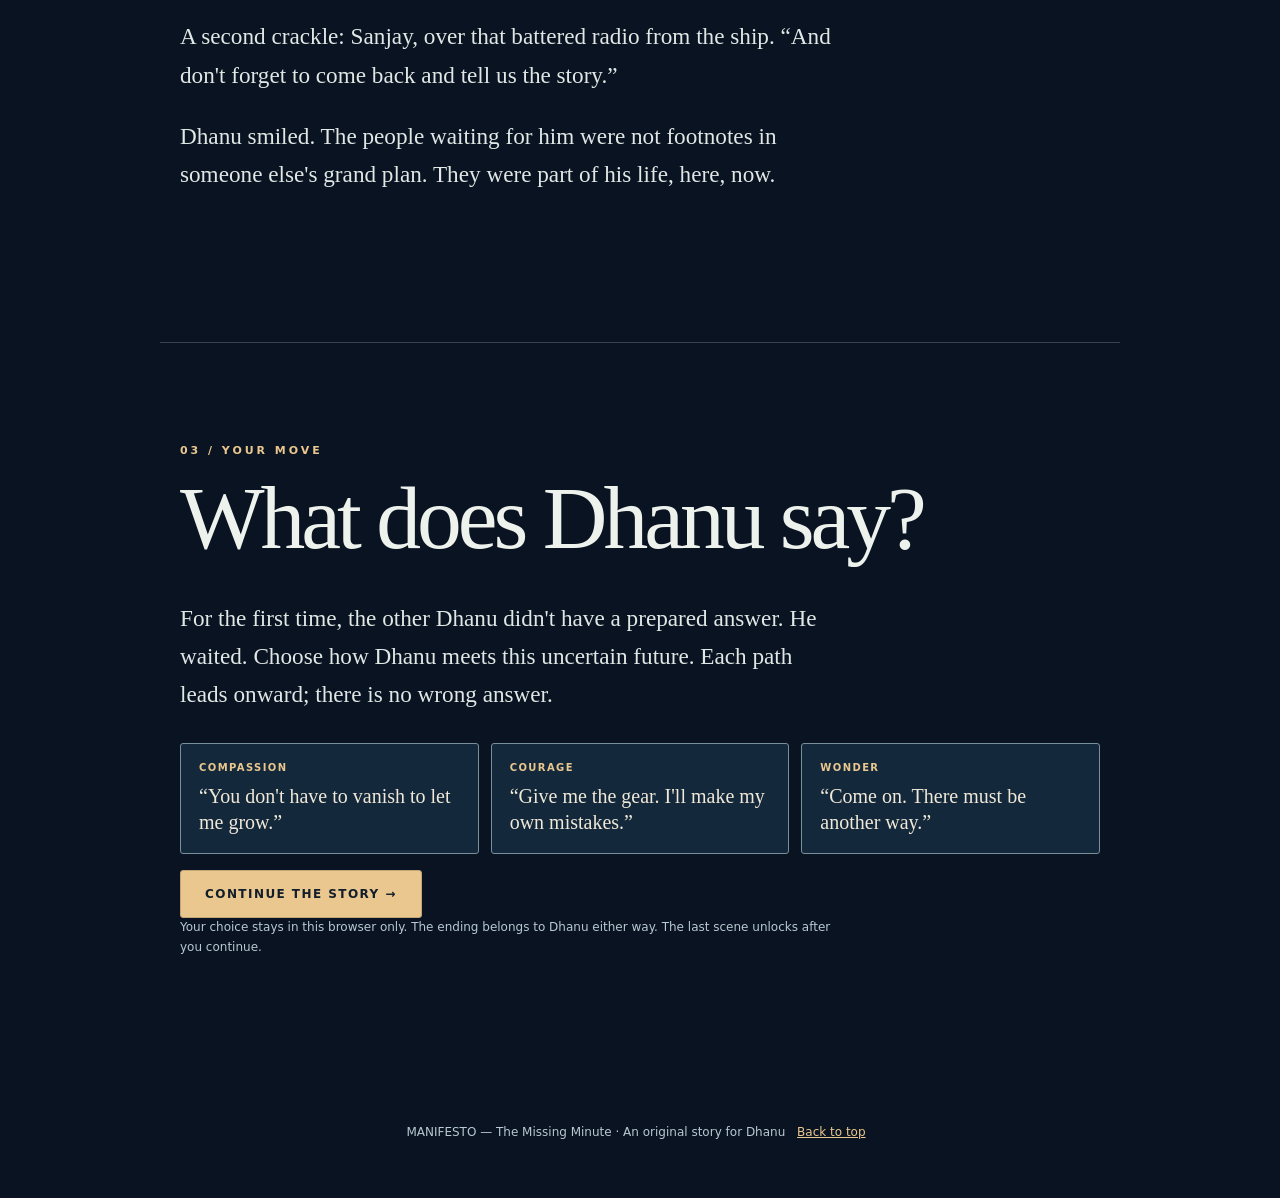
==== commit 9d2e752b: "Improve Chapter V recap, reading navigation and choice-gated finale" ====
--- a/chapter-five.html
+++ b/chapter-five.html
@@ -24,8 +24,8 @@
 .art.city:before{content:"";position:absolute;bottom:0;left:0;width:100%;height:80%;background:repeating-linear-gradient(90deg,transparent 0 7%,#06111d 7% 11%,transparent 11% 17%);clip-path:polygon(0 65%,8% 65%,8% 46%,18% 46%,18% 61%,28% 61%,28% 27%,38% 27%,38% 58%,50% 58%,50% 37%,64% 37%,64% 62%,74% 62%,74% 20%,84% 20%,84% 51%,92% 51%,92% 66%,100% 66%,100% 100%,0 100%)}
 .art.city:after{content:"";position:absolute;inset:0;background:repeating-linear-gradient(90deg,transparent 0 18px,#f2c98b44 18px 20px,transparent 20px 47px);mask-image:linear-gradient(transparent 48%,#000 90%);opacity:.4}
 .art.mirror{background:radial-gradient(circle at 50% 48%,#b6b4a548,transparent 36%),linear-gradient(120deg,#101d2c,#314659 52%,#0b1a2a)}.figure{position:absolute;bottom:0;width:100px;height:57%;background:#0a1420;clip-path:polygon(43% 0,60% 0,70% 17%,72% 39%,100% 100%,0 100%,26% 39%,28% 17%);filter:drop-shadow(0 0 14px #dba96766)}.figure.left{left:23%}.figure.right{right:23%;transform:scaleX(-1);opacity:.64}.figure:after{content:"";position:absolute;width:10px;height:60%;left:47%;bottom:0;background:#9e3942;transform:rotate(9deg)}.line{height:1px;background:linear-gradient(90deg,transparent,var(--gold),transparent);margin:30px 0}
-.choice-grid{display:grid;grid-template-columns:repeat(3,minmax(0,1fr));gap:12px;margin:30px 0 16px}.choice{height:100%;min-height:105px;text-align:left;align-items:flex-start;flex-direction:column;text-transform:none;font:400 20px/1.3 Georgia,serif;letter-spacing:0;padding:18px;background:#13283a;color:#f0e8d8;border-color:#77909b}.choice small{font:700 10px system-ui,sans-serif;text-transform:uppercase;letter-spacing:.14em;color:var(--gold)}.choice[aria-pressed=true]{border:2px solid var(--gold);background:#314457}.response{border:1px solid var(--gold);padding:24px;margin:24px 0;background:#e6bd7720}.response[hidden],.reveal[hidden]{display:none}.response p{margin:0}.reveal{margin:45px auto;max-width:770px;padding:40px 24px;text-align:center;border:1px solid #bca275;background:radial-gradient(circle at top,#b58a4a25,#0e2032)}.reveal h2{margin:15px auto;font-size:clamp(2.7rem,9vw,6rem);text-align:center}.reveal p{margin:0 auto 23px}.mechanism{display:grid;grid-template-columns:repeat(4,1fr);gap:6px;max-width:610px;margin:25px auto}.mechanism span{border:1px solid #b49b70;padding:10px 3px;font:700 10px system-ui,sans-serif;letter-spacing:.08em;color:#edd4a5}
-.ending{background:radial-gradient(ellipse at 50% 0%,#304957,#0a1522 75%);max-width:none;padding:110px max(20px,calc((100vw - 960px)/2));text-align:center}.ending h2,.ending p{margin-left:auto;margin-right:auto}.credits{font:500 12px/1.8 system-ui,sans-serif;color:var(--muted);text-align:center;padding:28px 16px 55px}.credits a{margin:0 8px}
+.choice-grid{display:grid;grid-template-columns:repeat(3,minmax(0,1fr));gap:12px;margin:30px 0 16px}.choice{height:100%;min-height:105px;text-align:left;align-items:flex-start;flex-direction:column;text-transform:none;font:400 20px/1.3 Georgia,serif;letter-spacing:0;padding:18px;background:#13283a;color:#f0e8d8;border-color:#77909b}.choice small{font:700 10px system-ui,sans-serif;text-transform:uppercase;letter-spacing:.14em;color:var(--gold)}.choice[aria-pressed=true]{border:2px solid var(--gold);background:#314457}.response{border:1px solid var(--gold);padding:24px;margin:24px 0;background:#e6bd7720}.response[hidden],.reveal[hidden],.chapter[hidden]{display:none}.response p{margin:0}.reveal{margin:45px auto;max-width:770px;padding:40px 24px;text-align:center;border:1px solid #bca275;background:radial-gradient(circle at top,#b58a4a25,#0e2032)}.reveal h2{margin:15px auto;font-size:clamp(2.7rem,9vw,6rem);text-align:center}.reveal p{margin:0 auto 23px}.mechanism{display:grid;grid-template-columns:repeat(4,1fr);gap:6px;max-width:610px;margin:25px auto}.mechanism span{border:1px solid #b49b70;padding:10px 3px;font:700 10px system-ui,sans-serif;letter-spacing:.08em;color:#edd4a5}
+.chapter-nav{display:flex;align-items:center;flex-wrap:wrap;gap:9px;margin:24px 0 32px;font:600 11px/1.6 system-ui,sans-serif;letter-spacing:.05em;color:var(--muted)}.chapter-nav a{padding:8px 11px;border:1px solid var(--stroke);border-radius:2px;text-decoration:none;color:var(--ink)}.chapter-nav a:focus-visible,.chapter-nav a:hover{border-color:var(--gold)}.chapter-nav a[hidden]{display:none}.recap{max-width:720px;margin:26px 0 44px;padding:22px;border:1px solid var(--stroke);background:#17283a}.recap summary{cursor:pointer;color:var(--gold);font:700 12px/1.5 system-ui,sans-serif;letter-spacing:.09em;text-transform:uppercase}.recap p{font-size:1.08rem;margin:16px 0 0}.locked-note{max-width:660px;color:var(--muted);font:500 12px/1.7 system-ui,sans-serif}.ending{background:radial-gradient(ellipse at 50% 0%,#304957,#0a1522 75%);max-width:none;padding:110px max(20px,calc((100vw - 960px)/2));text-align:center}.ending h2,.ending p{margin-left:auto;margin-right:auto}.credits{font:500 12px/1.8 system-ui,sans-serif;color:var(--muted);text-align:center;padding:28px 16px 55px}.credits a{margin:0 8px}
 @keyframes turn{to{transform:rotate(360deg)}}@media(max-width:600px){.topbar{padding:14px 16px;letter-spacing:.06em}.hero{min-height:85svh;padding:64px 18px}.watch{width:190px}.chapter{padding:75px 20px 92px;min-height:auto}.choice-grid{grid-template-columns:1fr}.choice{min-height:76px}.mechanism{grid-template-columns:repeat(2,1fr)}.art{margin:24px 0 28px}.dialogue{padding:20px 18px}}@media(prefers-reduced-motion:reduce){html{scroll-behavior:auto}.hero:before{animation:none}}
 </style>
 </head>
@@ -43,6 +43,8 @@
 </section>
 <main id="story">
 <section class="chapter" id="scene-one">
+<nav class="chapter-nav" aria-label="Final chapter scenes"><a href="#scene-one">The fourth gear</a><a href="#scene-two">An unsent future</a><a href="#scene-three">Your move</a><a href="#scene-four" id="ending-link" hidden>The promised minute</a></nav>
+<details class="recap"><summary>Previously in MANIFESTO · Chapters I–IV</summary><p>At 11:59, Dhanu followed a letter in his own handwriting into the Sea of Almosts, returned the Bellkeeper’s broken morning, and uncovered Vesper’s secret: a future version of himself had reserved his missing minute. Manifesto now holds three mechanisms—BEGIN, RETURN and WITNESS. The fourth can only be given freely.</p></details>
 <div class="eyebrow">01 / The Fourth Gear</div>
 <h2>The man who knew every answer.</h2>
 <div class="art mirror" role="img" aria-label="Two silhouettes in navy coats face one another across the shining chamber of a clock"><div class="figure left"></div><div class="figure right"></div></div>
@@ -79,9 +81,9 @@
 </div>
 <div class="response" id="response" role="status" aria-live="polite" hidden><p id="response-text"></p></div>
 <button id="continue" class="cta" type="button" disabled>Continue the story →</button>
-<p class="small">Your choice stays in this browser only. The ending belongs to Dhanu either way.</p>
+<p class="small">Your choice stays in this browser only. The ending belongs to Dhanu either way. The last scene unlocks after you continue.</p>
 </section>
-<section class="chapter" id="scene-four" tabindex="-1">
+<section class="chapter" id="scene-four" tabindex="-1" hidden>
 <div class="eyebrow">04 / Twelve</div>
 <h2>The minute that was promised.</h2>
 <p>Dhanu extended his hand. Not for a fight. Not to seize the gear. Simply an open hand.</p>
@@ -102,7 +104,7 @@
 </div>
 <button class="cta" id="reveal-btn" type="button">Turn the last gear ✦</button>
 </section>
-<section class="chapter ending" id="epilogue">
+<section class="chapter ending" id="epilogue" hidden>
 <div class="eyebrow">Post-credits / Somewhere in the morning</div>
 <h2>One more minute?</h2>
 <p>On an ordinary windowsill, a little storm petrel pecked at a watch that now worked perfectly.</p>
@@ -121,6 +123,12 @@
 var next=document.getElementById('continue');
 var reveal=document.getElementById('final-reveal');
 var revealBtn=document.getElementById('reveal-btn');
+var lastScene=document.getElementById('scene-four');
+var epilogue=document.getElementById('epilogue');
+var endingLink=document.getElementById('ending-link');
+var reducedMotion=window.matchMedia('(prefers-reduced-motion: reduce)');
+function motion(){return reducedMotion.matches?'auto':'smooth'}
+function unlock(){lastScene.hidden=false;endingLink.hidden=false;store('manifesto.chapter5.reachedEnding','yes')}
 var replies={
 kind:'The other Dhanu lowered his eyes. “Then maybe I can learn from you, too.” The gear grew warm in his hand.',
 brave:'“You will,” the other Dhanu said, almost smiling. “And you will survive them.” He loosened his grip on the gear.',
@@ -131,10 +139,11 @@
 function choose(val){buttons.forEach(function(b){b.setAttribute('aria-pressed',String(b.dataset.choice===val))});responseText.textContent=replies[val];response.hidden=false;next.disabled=false;store('manifesto.chapter5.choice',val)}
 buttons.forEach(function(b){b.addEventListener('click',function(){choose(b.dataset.choice)})});
 var old=load('manifesto.chapter5.choice');if(old&&replies[old])choose(old);
-next.addEventListener('click',function(){store('manifesto.chapter5.reachedEnding','yes');document.getElementById('scene-four').scrollIntoView({behavior:window.matchMedia('(prefers-reduced-motion: reduce)').matches?'instant':'smooth'});});
-function showEnding(){reveal.hidden=false;revealBtn.hidden=true;store('manifesto.chapter5.completed','yes');reveal.scrollIntoView({behavior:window.matchMedia('(prefers-reduced-motion: reduce)').matches?'instant':'smooth',block:'center'})}
+next.addEventListener('click',function(){unlock();lastScene.scrollIntoView({behavior:motion()});lastScene.focus({preventScroll:true})});
+if(load('manifesto.chapter5.reachedEnding')==='yes'||load('manifesto.chapter5.completed')==='yes'){unlock()}
+function showEnding(){unlock();reveal.hidden=false;revealBtn.hidden=true;epilogue.hidden=false;store('manifesto.chapter5.completed','yes');reveal.scrollIntoView({behavior:motion(),block:'center'})}
 revealBtn.addEventListener('click',showEnding);
-if(load('manifesto.chapter5.completed')==='yes'){reveal.hidden=false;revealBtn.textContent='The final gear has turned';revealBtn.disabled=true}
+if(load('manifesto.chapter5.completed')==='yes'){reveal.hidden=false;epilogue.hidden=false;revealBtn.hidden=true}
 })();
 </script>
 </body></html>
